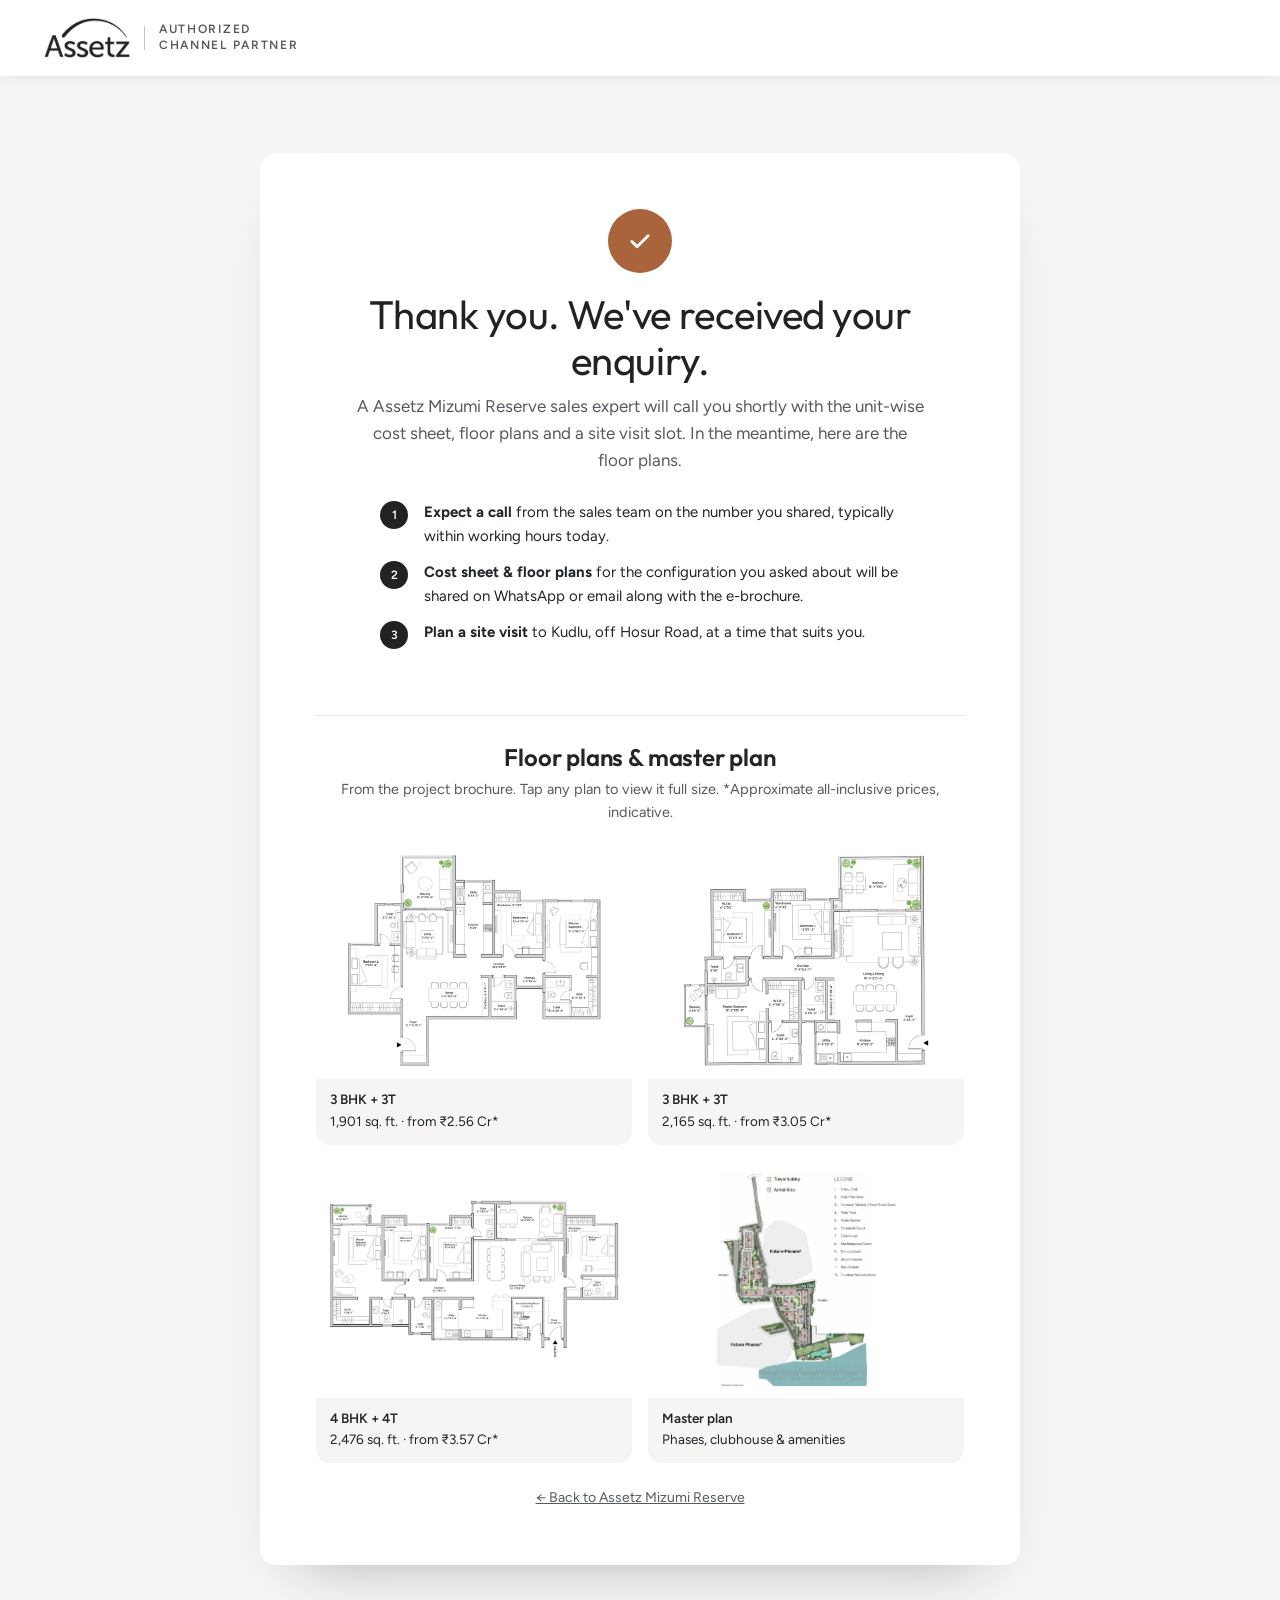
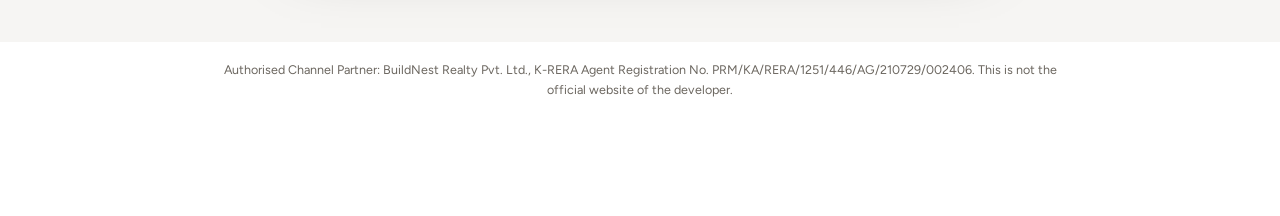
==== thank-you.html @ 747228aa "Add Assetz Mizumi Reserve landing page Co-Authored-By: Claude Opus 5.5 <noreply@anthropic.com>" ====
<!DOCTYPE html>
<html lang="en-IN">
<head>
<meta charset="utf-8">
<meta name="viewport" content="width=device-width, initial-scale=1, viewport-fit=cover">
<title>Thank You | Assetz Mizumi Reserve</title>
<meta name="robots" content="noindex, nofollow">
<meta name="description" content="Thanks for your enquiry about Assetz Mizumi Reserve, Kudlu. The sales team will call you shortly with the price sheet and floor plans.">
<link rel="icon" type="image/png" sizes="32x32" href="assets/img/favicon-32x32.png">
<link rel="apple-touch-icon" sizes="180x180" href="assets/img/apple-touch-icon.png">
<link rel="preconnect" href="https://fonts.googleapis.com">
<link rel="preconnect" href="https://fonts.gstatic.com" crossorigin>
<link href="https://fonts.googleapis.com/css2?family=Outfit:wght@300;400;500;600&family=Figtree:wght@300;400;500;600&display=swap" rel="stylesheet">
<link rel="stylesheet" href="assets/css/styles.css">
<script src="assets/js/config.js"></script>
<script>
  window.dataLayer = window.dataLayer || [];
  // Fire the conversion event only once per real enquiry: the form leaves a one-time lead_id in this tab.
  // A refresh, a bookmark or a direct visit gets "thank_you_revisit" instead, so it can't count as a second lead.
  (function () {
    var id = null;
    try { id = sessionStorage.getItem("mzr_ty"); sessionStorage.removeItem("mzr_ty"); } catch (e) {}
    window.dataLayer.push(id
      ? { event: "lead_thank_you", project: "Assetz Mizumi Reserve", lead_id: id }
      : { event: "thank_you_revisit", project: "Assetz Mizumi Reserve" });
  })();
  (function (id) {
    if (!id) return;
    (function(w,d,s,l,i){w[l]=w[l]||[];w[l].push({'gtm.start':new Date().getTime(),event:'gtm.js'});var f=d.getElementsByTagName(s)[0],j=d.createElement(s),dl=l!='dataLayer'?'&l='+l:'';j.async=true;j.src='https://www.googletagmanager.com/gtm.js?id='+i+dl;f.parentNode.insertBefore(j,f);})(window,document,'script','dataLayer',id);
  })(window.MZ_CONFIG && window.MZ_CONFIG.gtmId);
</script>
</head>
<body>
<svg class="sprite" width="0" height="0" aria-hidden="true" focusable="false">
  <symbol id="i-phone" viewBox="0 0 24 24"><path fill="currentColor" d="M6.6 10.8a15.1 15.1 0 0 0 6.6 6.6l2.2-2.2c.3-.3.7-.4 1-.2 1.1.4 2.3.6 3.6.6.6 0 1 .4 1 1V20c0 .6-.4 1-1 1A17 17 0 0 1 3 4c0-.6.4-1 1-1h3.5c.6 0 1 .4 1 1 0 1.3.2 2.5.6 3.6.1.3 0 .7-.2 1z"/></symbol>
  <symbol id="i-wa" viewBox="0 0 24 24"><path fill="currentColor" d="M12 2a10 10 0 0 0-8.6 15.1L2 22l5-1.3A10 10 0 1 0 12 2zm0 18.2c-1.6 0-3.1-.4-4.4-1.2l-.3-.2-3 .8.8-2.9-.2-.3A8.2 8.2 0 1 1 12 20.2zm4.5-6.1c-.2-.1-1.5-.7-1.7-.8-.2-.1-.4-.1-.6.1l-.8 1c-.1.2-.3.2-.5.1a6.7 6.7 0 0 1-3.3-2.9c-.3-.4.2-.4.7-1.4.1-.2 0-.3 0-.5l-.8-1.8c-.2-.5-.4-.4-.6-.4h-.5c-.2 0-.5.1-.7.3-.2.3-.9.9-.9 2.2s.9 2.5 1 2.7c.1.2 1.8 2.8 4.4 3.9 1.6.7 2.3.8 3.1.6.5-.1 1.5-.6 1.7-1.2.2-.6.2-1.1.2-1.2-.1-.1-.3-.2-.5-.3z"/></symbol>
  <symbol id="i-close" viewBox="0 0 24 24"><path d="M6 6l12 12M18 6L6 18" stroke="currentColor" stroke-width="1.8" stroke-linecap="round"/></symbol>
</svg>

<header class="site-header" id="top">
  <div class="wrap header-inner">
    <a class="brand brand-lockup" href="index.html" aria-label="Assetz, authorised channel partner, back to the Assetz Mizumi Reserve page">
      <img class="brand-logo" src="assets/img/assetz-logo.webp" width="794" height="369" alt="Assetz">
      <span class="brand-sep" aria-hidden="true"></span>
      <span class="brand-cp">Authorized<br>Channel Partner</span>
    </a>
  </div>
</header>

<main class="ty">
  <div class="wrap">
    <section class="ty-card" aria-labelledby="ty-title">
      <div class="ty-tick" aria-hidden="true"><svg viewBox="0 0 24 24" width="28" height="28"><path fill="none" stroke="currentColor" stroke-width="2.4" stroke-linecap="round" stroke-linejoin="round" d="M5 12.5l4.5 4.5L19 7.5"/></svg></div>
      <h1 id="ty-title" class="display">Thank you. We've received your enquiry.</h1>
      <p class="ty-lede">A Assetz Mizumi Reserve sales expert will call you shortly with the unit-wise cost sheet, floor plans and a site visit slot. In the meantime, here are the floor plans.</p>
      <ol class="ty-steps">
        <li><span class="no">1</span><span><strong>Expect a call</strong> from the sales team on the number you shared, typically within working hours today.</span></li>
        <li><span class="no">2</span><span><strong>Cost sheet &amp; floor plans</strong> for the configuration you asked about will be shared on WhatsApp or email along with the e-brochure.</span></li>
        <li><span class="no">3</span><span><strong>Plan a site visit</strong> to Kudlu, off Hosur Road, at a time that suits you.</span></li>
      </ol>
      <div class="ty-actions">
        <a class="btn js-phone" href="#" hidden><svg aria-hidden="true" width="16" height="16"><use href="#i-phone"/></svg>&nbsp;Call Sales Now</a>
        <a class="btn-outline js-whatsapp" href="#" target="_blank" rel="noopener" hidden><svg aria-hidden="true" width="16" height="16"><use href="#i-wa"/></svg>&nbsp;Chat on WhatsApp</a>
      </div>

      <div class="ty-plans">
        <h2>Floor plans &amp; master plan</h2>
        <p>From the project brochure. Tap any plan to view it full size. *Approximate all-inclusive prices, indicative.</p>
        <div class="ty-grid">
          <figure><button class="js-lightbox" type="button" data-full="assets/img/plan-3bhk-1901.webp" data-caption="3 BHK + 3T · 1,901 sq. ft. SBUA · 1,431 sq. ft. carpet incl. balcony"><img src="assets/img/plan-3bhk-1901.webp" width="1600" height="1331" alt="3 BHK 1,901 sq. ft. floor plan" loading="lazy" decoding="async"></button><figcaption><strong>3 BHK + 3T</strong>1,901 sq. ft. · from ₹2.56 Cr*</figcaption></figure>
          <figure><button class="js-lightbox" type="button" data-full="assets/img/plan-3bhk-2165.webp" data-caption="3 BHK + 3T · 2,165 sq. ft. SBUA · 1,648 sq. ft. carpet incl. balcony"><img src="assets/img/plan-3bhk-2165.webp" width="1600" height="1376" alt="3 BHK 2,165 sq. ft. floor plan" loading="lazy" decoding="async"></button><figcaption><strong>3 BHK + 3T</strong>2,165 sq. ft. · from ₹3.05 Cr*</figcaption></figure>
          <figure><button class="js-lightbox" type="button" data-full="assets/img/plan-4bhk-2476.webp" data-caption="4 BHK + 4T · 2,476 sq. ft. SBUA · 1,869 sq. ft. carpet incl. balcony"><img src="assets/img/plan-4bhk-2476.webp" width="1600" height="885" alt="4 BHK 2,476 sq. ft. floor plan" loading="lazy" decoding="async"></button><figcaption><strong>4 BHK + 4T</strong>2,476 sq. ft. · from ₹3.57 Cr*</figcaption></figure>
          <figure><button class="js-lightbox" type="button" data-full="assets/img/plan-master.webp" data-caption="Master plan · CGI artist's impression, indicative"><img src="assets/img/plan-master.webp" width="1500" height="1784" alt="Master plan of Mizumi Reserve" loading="lazy" decoding="async"></button><figcaption><strong>Master plan</strong>Phases, clubhouse &amp; amenities</figcaption></figure>
        </div>
      </div>
      <a class="ty-back" href="index.html">← Back to Assetz Mizumi Reserve</a>
    </section>
  </div>
</main>
<p class="ty-cp" style="max-width:900px;margin:0 auto;padding:18px max(16px,env(safe-area-inset-right,0px)) 28px max(16px,env(safe-area-inset-left,0px));font-size:12.5px;line-height:1.6;color:#6b665f;text-align:center">Authorised Channel Partner: BuildNest Realty Pvt. Ltd., K-RERA Agent Registration No. PRM/KA/RERA/1251/446/AG/210729/002406. This is not the official website of the developer.</p>

<dialog class="lightbox" id="lightbox" aria-label="Image viewer">
  <button class="modal-close" type="button" aria-label="Close" data-close><svg aria-hidden="true" width="18" height="18"><use href="#i-close"/></svg></button>
  <button class="lb-nav lb-prev" type="button" aria-label="Previous image">&#8249;</button>
  <figure><img src="" alt=""><figcaption></figcaption></figure>
  <button class="lb-nav lb-next" type="button" aria-label="Next image">&#8250;</button>
</dialog>

<script>
(function () {
  var CFG = window.MZ_CONFIG || {};
  if (CFG.phoneE164) document.querySelectorAll(".js-phone").forEach(function (a) { a.href = "tel:" + CFG.phoneE164; a.hidden = false; });
  if (CFG.phoneDisplay) document.querySelectorAll(".js-phone-text").forEach(function (s) { s.textContent = String(CFG.phoneDisplay).replace(/ /g, " "); });
  if (CFG.whatsappNumber) {
    var href = "https://wa.me/" + String(CFG.whatsappNumber).replace(/\D/g, "") + "?text=" + encodeURIComponent(CFG.whatsappMessage || "");
    document.querySelectorAll(".js-whatsapp").forEach(function (a) { a.href = href; a.hidden = false; });
  }
  var lb = document.getElementById("lightbox"), img = lb.querySelector("img"), cap = lb.querySelector("figcaption");
  var items = Array.prototype.slice.call(document.querySelectorAll(".js-lightbox")), i = 0;
  function show(n) { i = (n + items.length) % items.length; img.src = items[i].getAttribute("data-full"); cap.textContent = img.alt = items[i].getAttribute("data-caption") || ""; }
  items.forEach(function (el, n) { el.addEventListener("click", function () { show(n); if (lb.showModal) lb.showModal(); else window.open(el.getAttribute("data-full"), "_blank"); }); });
  lb.querySelector(".lb-prev").addEventListener("click", function () { show(i - 1); });
  lb.querySelector(".lb-next").addEventListener("click", function () { show(i + 1); });
  lb.addEventListener("click", function (e) { if (e.target === lb || e.target.closest("[data-close]")) lb.close(); });
  lb.addEventListener("keydown", function (e) { if (e.key === "ArrowRight") show(i + 1); if (e.key === "ArrowLeft") show(i - 1); });
})();
</script>
</body>
</html>
---- assets/css/styles.css ----
/* Assetz Mizumi Reserve (Kudlu, off Hosur Road) — landing page styles, on the Niwa & Neo template.
   Brand block near the end of this file applies the brochure palette (charcoal + copper).
   Accent changed from terracotta to Prestige bronze-gold. Original template notes: */
/* Assetz Niwa & Neo — landing page styles.
   Format, fonts and colours follow the Sobha Sanctuary (dubai-sales-team.com) template:
   serif display headings (Chronicle Display → Source Serif 4), grotesque body (Ringside → Figtree),
   text #212529, grey #999, beige accent #c7a386, navy badge #064a69, dark pill buttons #222, #f9f9f9 bands. */
:root {
  --ink: #212529;
  --grey: #999999;
  --grey-2: #555960;
  --beige: #9a7440;            /* Prestige bronze-gold accent */
  --beige-soft: rgba(154, 116, 64, .30);
  --beige-faint: rgba(154, 116, 64, .16);
  --navy: #1f3a33;
  --dark: #222222;
  --band: #f9f9f9;
  --band-2: #f8f7f7;
  --white: #ffffff;
  --line: #e6e6e6;
  --serif: "Source Serif 4", "Chronicle Display", Georgia, "Times New Roman", serif;
  --sans: "Figtree", "Ringside", system-ui, -apple-system, "Segoe UI", sans-serif;
  --wrap: 1296px;
  --gutter: clamp(16px, 4vw, 44px);
  --header-h: 76px;
  --radius: 14px;
  --pill: 50px;
  color-scheme: light;
}
*, *::before, *::after { box-sizing: border-box; }
[hidden] { display: none !important; }
html { scroll-behavior: smooth; scroll-padding-top: calc(var(--header-h) + 12px); -webkit-text-size-adjust: 100%; font-synthesis-weight: none; }
body { margin: 0; font-family: var(--sans); font-weight: 400; font-size: 16px; line-height: 1.6; color: var(--ink); background: var(--white); overflow-x: hidden; }
img { max-width: 100%; height: auto; display: block; }
a { color: inherit; }
button { font: inherit; color: inherit; cursor: pointer; }
h1, h2, h3 { margin: 0; font-weight: 500; line-height: 1.15; }
p { margin: 0 0 1em; }
.sprite { position: absolute; width: 0; height: 0; overflow: hidden; }
.sr-only { position: absolute; width: 1px; height: 1px; overflow: hidden; clip: rect(0 0 0 0); }
.skip { position: absolute; left: -999px; top: 8px; background: var(--white); padding: 8px 14px; z-index: 100; }
.skip:focus { left: 8px; }
a:focus-visible, button:focus-visible, [tabindex]:focus-visible { outline: 2px solid var(--beige); outline-offset: 3px; }
.wrap { width: 100%; max-width: var(--wrap); margin: 0 auto; padding: 0 var(--gutter); }
.center { text-align: center; }
.section { padding: clamp(48px, 6vw, 80px) 0; }
.display { font-family: var(--serif); font-weight: 600; font-size: clamp(32px, 3.4vw, 40px); line-height: 1.15; color: var(--ink); margin-bottom: clamp(26px, 3.5vw, 40px); }
.fineprint { font-size: 12.5px; color: var(--grey); margin-top: 18px; line-height: 1.6; }

/* ---------- buttons (Sobha: dark pill, 12px, letter-spaced caps; outline pill 14px) ---------- */
.btn { white-space: nowrap; display: inline-flex; align-items: center; justify-content: center; gap: 8px; min-height: 42px; padding: 0 22px; border: 1px solid var(--dark); border-radius: var(--pill); background: var(--dark); color: #fff; font-size: 12px; font-weight: 500; letter-spacing: 1px; text-transform: uppercase; text-decoration: none; transition: background-color .2s, transform .2s, box-shadow .2s; }
.btn:hover { background: #000; transform: translateY(-1px); box-shadow: 0 10px 20px -12px rgba(0,0,0,.5); }
.btn[disabled] { opacity: .65; cursor: progress; }
.btn-outline { display: inline-flex; align-items: center; justify-content: center; min-height: 46px; padding: 0 26px; border: 1px solid #000; border-radius: var(--pill); background: transparent; color: #000; font-size: 14px; font-weight: 400; letter-spacing: 1px; text-transform: uppercase; transition: background-color .2s, color .2s; }
.btn-outline:hover { background: var(--dark); color: #fff; border-color: var(--dark); }

/* ---------- header (white, logo left, phone pill right) ---------- */
.site-header { position: sticky; top: 0; z-index: 40; background: var(--white); box-shadow: 0 2px 12px rgba(0,0,0,.06); }
.header-inner { height: var(--header-h); display: flex; align-items: center; justify-content: space-between; gap: 16px; }
.brand { display: inline-flex; align-items: center; min-height: 44px; }
.brand img { height: 38px; width: auto; max-width: none; }
.phone-pill { display: inline-flex; align-items: center; gap: 10px; min-height: 44px; padding: 0 18px; border: 1px solid var(--ink); border-radius: var(--pill); font-size: 16px; font-weight: 500; text-decoration: none; letter-spacing: .01em; transition: background-color .2s, color .2s; }
.phone-pill:hover { background: var(--dark); color: #fff; border-color: var(--dark); }
.flag { display: inline-flex; flex-direction: column; width: 22px; height: 15px; border-radius: 2px; overflow: hidden; box-shadow: 0 0 0 1px rgba(0,0,0,.08); }
.flag i { flex: 1; display: block; }
.flag i:nth-child(1) { background: #ff9933; } .flag i:nth-child(2) { background: #fff; } .flag i:nth-child(3) { background: #138808; }
@media (max-width: 480px) { .brand img { height: 30px; } .phone-pill { font-size: 14px; padding: 0 12px; } }

/* ---------- banner ---------- */
.banner { background: var(--dark); }
.banner > img { width: 100%; height: clamp(260px, 56vw, 720px); object-fit: cover; object-position: 50% 42%; }

/* ---------- intro + key facts ---------- */
.intro-band { background: var(--white); padding: clamp(32px, 4.5vw, 56px) 0 clamp(28px, 4vw, 48px); border-bottom: 1px solid var(--line); }
.intro-top { display: grid; gap: 22px; align-items: center; justify-items: center; text-align: center; }
.intro-logo img { width: 190px; height: auto; }
.intro-text h1 { font-family: var(--sans); font-weight: 500; font-size: clamp(22px, 2.2vw, 26px); line-height: 1.3; color: var(--ink); }
.intro-text h1 em { font-family: var(--serif); font-style: italic; font-weight: 300; font-size: 1.08em; color: var(--ink); }
.intro-price { margin: 12px 0 0; font-size: clamp(15px, 1.4vw, 18px); font-weight: 500; color: var(--beige); }
.intro-price i { font-style: normal; margin: 0 8px; color: #dccaa8; }
@media (min-width: 900px) {
  .intro-top { grid-template-columns: auto auto 1fr; gap: 0; text-align: left; justify-items: stretch; }
  .intro-top::before { content: ""; grid-column: 2; grid-row: 1; width: 1px; height: 110px; background: var(--line); margin: 0 48px; }
  .intro-logo { grid-column: 1; grid-row: 1; justify-self: center; }
  .intro-text { grid-column: 3; grid-row: 1; }
}
.kf-grid { list-style: none; margin: clamp(28px, 4vw, 44px) 0 0; padding: 0; display: grid; grid-template-columns: repeat(2, minmax(0, 1fr)); gap: 22px 16px; }
.kf-grid li { display: flex; align-items: center; gap: 12px; min-width: 0; }
.kf-grid svg { flex: 0 0 auto; width: 36px; height: 36px; color: var(--grey-2); }
.kf-grid strong { display: block; font-weight: 500; font-size: 16px; line-height: 1.25; color: var(--beige); }
.kf-grid span { display: block; margin-top: 2px; font-size: 13.5px; color: var(--ink); }
@media (min-width: 900px) {
  .kf-grid { grid-template-columns: repeat(4, 1fr); gap: 26px 28px; }
  .kf-grid svg { width: 44px; height: 44px; }
  .kf-grid strong { font-size: 20px; }
  .kf-grid span { font-size: 15px; }
}

/* ---------- highlights (beige gradient pills, radius 28px) ---------- */
.highlights { background: var(--band); }
.hl-grid { list-style: none; margin: 0; padding: 0; display: grid; grid-template-columns: 1fr; gap: 16px; }
.hl-grid li { display: flex; align-items: center; gap: 18px; min-height: 90px; padding: 18px 24px; border-radius: 28px; background: linear-gradient(90deg, var(--beige-soft) 0%, var(--beige-faint) 41%, rgba(185,104,78,0) 100%); }
.hl-grid svg { flex: 0 0 auto; width: 50px; height: 50px; color: var(--beige); }
.hl-grid p { margin: 0; font-size: 16px; line-height: 1.35; color: var(--ink); }
.hl-grid strong { font-weight: 600; }
.hl-grid em { font-family: var(--serif); font-style: italic; font-weight: 400; font-size: 1.04em; }
@media (min-width: 700px) { .hl-grid { grid-template-columns: repeat(2, 1fr); gap: 20px 24px; } }
@media (min-width: 1100px) { .hl-grid { grid-template-columns: repeat(3, 1fr); gap: 22px 32px; } }

/* ---------- unit cards ---------- */
.units { background: var(--white); }
.unit-grid { display: grid; grid-template-columns: 1fr; gap: 24px; }
.unit-card { background: var(--band); border-radius: var(--radius); overflow: hidden; display: flex; flex-direction: column; }
.unit-media { position: relative; aspect-ratio: 4 / 3; background: var(--dark); }
.unit-media img { width: 100%; height: 100%; object-fit: cover; }
.unit-media::after { content: ""; position: absolute; inset: 0; background: linear-gradient(0deg, rgba(0,0,0,.72) 0%, rgba(0,0,0,.1) 55%, transparent 100%); }
.unit-badge { position: absolute; top: 14px; right: 14px; z-index: 1; background: var(--navy); color: #fff; font-size: 12px; font-weight: 500; letter-spacing: .04em; text-transform: uppercase; padding: 7px 14px; border-radius: var(--pill); }
.unit-title { position: absolute; left: 0; right: 0; bottom: 0; z-index: 1; padding: 16px 18px; color: #fff; }
.unit-title h3 { font-family: var(--serif); font-weight: 600; font-size: 20px; letter-spacing: .02em; text-transform: uppercase; }
.unit-title p { margin: 4px 0 0; font-size: 15px; font-weight: 500; }
.unit-facts { list-style: none; margin: 0; padding: 18px 18px 8px; display: grid; gap: 12px; }
.unit-facts li { display: flex; align-items: center; gap: 10px; font-size: 15px; color: var(--ink); }
.unit-facts svg { flex: 0 0 auto; color: var(--ink); }
.unit-card .btn { margin: 10px 18px 20px; align-self: flex-start; }
@media (min-width: 700px) { .unit-grid { grid-template-columns: repeat(2, 1fr); } }
@media (min-width: 1000px) { .unit-grid { grid-template-columns: repeat(3, 1fr); } }

/* ---------- gallery (3 x 2 rounded grid) ---------- */
.gallery-sec { background: var(--band); }
.g-grid { display: grid; grid-template-columns: 1fr; gap: 20px; }
.g-grid button { display: block; width: 100%; padding: 0; border: 0; border-radius: var(--radius); overflow: hidden; background: var(--dark); cursor: zoom-in; }
.g-grid img { width: 100%; aspect-ratio: 4 / 3; object-fit: cover; transition: transform .7s ease; }
.g-grid button:hover img { transform: scale(1.04); }
@media (min-width: 700px) { .g-grid { grid-template-columns: repeat(2, 1fr); } }
@media (min-width: 1000px) { .g-grid { grid-template-columns: repeat(3, 1fr); gap: 24px; } }

/* ---------- amenities (tab pills left, image right) ---------- */
.amenities { background: var(--white); }
.am-split { display: grid; gap: 28px; align-items: start; }
.am-tabs { list-style: none; margin: 0; padding: 0; display: grid; gap: 16px; }
.am-tab { display: flex; align-items: center; gap: 14px; width: 100%; min-height: 72px; padding: 0 22px; border: 1px solid var(--line); border-radius: var(--pill); background: var(--white); text-align: left; font-size: 16px; font-weight: 500; color: var(--ink); box-shadow: 0 6px 16px -12px rgba(0,0,0,.25); transition: background .25s, border-color .25s; }
.am-tab:hover { border-color: var(--beige); }
.am-tab.is-active { border-color: transparent; background: linear-gradient(90deg, var(--beige-soft) 0%, var(--beige-faint) 50%, rgba(185,104,78,0) 100%), var(--white); }
.am-ic { flex: 0 0 auto; width: 40px; height: 40px; display: grid; place-items: center; color: var(--beige); }
.am-panels { position: relative; }
.am-panel { margin: 0; }
.am-panel img { width: 100%; aspect-ratio: 4 / 3; object-fit: cover; border-radius: var(--radius); }
.am-panel figcaption { margin-top: 12px; font-size: 14.5px; color: var(--grey-2); }
@media (min-width: 900px) { .am-split { grid-template-columns: 1fr 1.25fr; gap: 40px; } .am-panel img { aspect-ratio: 4 / 3.2; } }

/* ---------- floor plans & price list ---------- */
.pricing { background: var(--band); }
.fp-grid { display: grid; grid-template-columns: 1fr; gap: 32px; }
.fp-card { min-width: 0; display: flex; flex-direction: column; }
.fp-img { position: relative; display: block; width: 100%; aspect-ratio: 16 / 9.5; padding: 0; border: 0; border-radius: var(--radius); background: #f5ece8; overflow: hidden; cursor: pointer; }
.fp-img img { width: 100%; height: 100%; object-fit: cover; object-position: 50% 40%; filter: blur(5px); opacity: .85; transform: scale(1.1); transition: filter .4s; }
.fp-img:hover img { filter: blur(3px); }
.fp-pill { position: absolute; left: 50%; top: 50%; transform: translate(-50%, -50%); background: var(--beige); color: #fff; padding: 12px 26px; border-radius: var(--pill); font-size: 14px; font-weight: 400; letter-spacing: .14em; text-transform: uppercase; white-space: nowrap; }
.fp-info { margin: 22px 0 18px; padding: 0 4px; }
.fp-info div { margin-bottom: 12px; }
.fp-info dt { font-size: 14px; letter-spacing: .04em; text-transform: uppercase; color: var(--ink); }
.fp-info dd { margin: 3px 0 0; font-size: 15px; font-weight: 600; letter-spacing: .02em; text-transform: uppercase; color: var(--ink); }
.fp-card .btn-outline { margin-top: auto; width: 100%; }
@media (min-width: 700px) { .fp-grid { grid-template-columns: repeat(2, 1fr); gap: 36px 28px; } }
@media (min-width: 1000px) { .fp-grid { grid-template-columns: repeat(3, 1fr); gap: 32px; } }

/* ---------- about developer ---------- */
.about { background: var(--white); }
.about-grid { display: grid; gap: 28px; align-items: center; }
.about-logo img { width: 220px; height: auto; }
.about-logo p { margin: 16px 0 0; font-size: 14px; color: var(--grey-2); }
.about-logo strong { color: var(--ink); font-weight: 600; }
.about-text p { font-size: 16px; color: var(--grey-2); line-height: 1.7; }
.about-text p:last-child { margin-bottom: 0; }
@media (min-width: 900px) { .about-grid { grid-template-columns: 280px 1fr; gap: 56px; } }

/* ---------- enquiry section ---------- */
.contact { background: var(--white); border-top: 1px solid var(--line); }
.contact-grid { display: grid; gap: 32px; }
.eyebrow { margin: 0 0 6px; font-size: 16px; letter-spacing: .14em; text-transform: uppercase; color: var(--grey-2); }
.contact .display { margin-bottom: 14px; }
.contact-sub { color: var(--grey-2); max-width: 44ch; }
.form-label { margin: 0 0 20px; padding-bottom: 10px; font-size: 14px; font-weight: 600; letter-spacing: .08em; text-transform: uppercase; color: var(--ink); border-bottom: 1px solid var(--line); position: relative; }
.form-label::after { content: ""; position: absolute; left: 0; bottom: -1px; width: 110px; height: 2px; background: var(--beige); }
@media (min-width: 900px) { .contact-grid { grid-template-columns: 1fr 1.1fr; gap: 64px; align-items: start; } }

/* ---------- footer ---------- */
.site-footer { background: var(--band-2); color: var(--grey-2); padding: 28px 0 calc(96px + env(safe-area-inset-bottom)); font-size: 13px; border-top: 1px solid var(--line); }
.foot-grid { display: grid; gap: 18px; align-items: start; }
.foot-mark { width: 84px; height: auto; }
.foot-partner { margin: 0 0 8px; font-size: 13.5px; color: var(--ink); }
.disclaimer { margin: 0; font-size: 12.5px; line-height: 1.6; color: var(--grey-2); }
.disclaimer strong { color: var(--ink); font-weight: 600; }
.disclaimer a { color: var(--ink); }
.foot-links { display: flex; gap: 14px; font-size: 13.5px; }
.foot-links a { color: var(--ink); text-decoration: none; }
.foot-links a:hover { text-decoration: underline; }
@media (min-width: 900px) { .foot-grid { grid-template-columns: 100px 1fr auto; gap: 24px; } .site-footer { padding-bottom: 28px; } }

/* ---------- side tab, WhatsApp float, sticky bar ---------- */
.side-tab { display: none; position: fixed; right: 0; top: 40%; z-index: 44; width: 48px; height: 160px; padding: 0; border: 0; border-radius: 10px 0 0 10px; background: var(--dark); color: #fff; transition: background-color .2s; }
.side-tab span { display: block; transform: rotate(-90deg); white-space: nowrap; font-size: 12px; font-weight: 500; letter-spacing: 2px; text-transform: uppercase; }
.side-tab:hover { background: #000; }
@media (min-width: 900px) { .side-tab { display: grid; place-items: center; } }
.wa-float { position: fixed; left: 20px; bottom: 92px; z-index: 44; width: 52px; height: 52px; border-radius: 50%; display: grid; place-items: center; background: #25d366; color: #fff; box-shadow: 0 10px 24px -8px rgba(0,0,0,.5); }
@media (min-width: 900px) { .wa-float { bottom: 28px; left: 24px; } }
.action-bar { position: fixed; z-index: 45; left: 0; right: 0; bottom: 0; display: flex; gap: 8px; padding: 10px 12px calc(10px + env(safe-area-inset-bottom)); background: rgba(34,34,34,.97); transform: translateY(110%); transition: transform .25s ease; }
.action-bar.is-visible { transform: none; }
.action-bar > * { flex: 1 1 0; min-height: 46px; display: inline-flex; align-items: center; justify-content: center; gap: 6px; border-radius: var(--pill); font-weight: 500; font-size: 13px; letter-spacing: 1px; text-transform: uppercase; text-decoration: none; }
.action-bar a { color: #fff; border: 1px solid rgba(255,255,255,.4); }
.action-bar .mb-wa { color: #fff; background: #25d366; border-color: #25d366; }
.action-bar button { flex-grow: 1.4; border: 0; background: #fff; color: var(--dark); }
@media (min-width: 900px) { .action-bar { display: none; } }

/* ---------- forms (Sobha: light bordered fields, placeholder labels, outline Submit pill) ---------- */
.form-title { font-family: var(--serif); font-weight: 600; font-size: 28px; line-height: 1.15; margin-bottom: 6px; }
.form-lede { font-size: 14px; color: var(--grey-2); margin-bottom: 18px; }
.lead-form { display: grid; gap: 14px; }
.field { margin: 0; padding: 0; border: 0; min-width: 0; }
.field legend { display: block; font-size: 13px; font-weight: 500; margin-bottom: 8px; color: var(--ink); padding: 0; }
.opt { font-weight: 400; color: var(--grey); }
.lead-form input[type=text], .lead-form input[type=tel], .lead-form input[type=email], .lead-form select { width: 100%; height: 52px; padding: 0 16px; border: 1px solid #d9d9d9; border-radius: 6px; background: #fff; font: inherit; font-size: 15px; color: var(--ink); }
.lead-form input::placeholder { color: #8a8a8a; }
.lead-form input:focus, .lead-form select:focus { outline: none; border-color: var(--beige); box-shadow: 0 0 0 3px rgba(185,104,78,.25); }
.lead-form input[aria-invalid="true"] { border-color: #b3261e; }
.phone-row { display: grid; grid-template-columns: 92px 1fr; gap: 8px; }
.phone-row select { padding: 0 10px; }
.chips { display: flex; flex-wrap: wrap; gap: 8px; }
.chips legend { width: 100%; }
.chips label { position: relative; margin: 0; }
.chips input { position: absolute; opacity: 0; inset: 0; margin: 0; cursor: pointer; }
.chips label span { display: inline-flex; align-items: center; min-height: 42px; padding: 0 16px; border: 1px solid #d9d9d9; border-radius: var(--pill); font-size: 13.5px; background: #fff; transition: background-color .15s, border-color .15s, color .15s; }
.chips label input:checked + span { background: var(--dark); color: #fff; border-color: var(--dark); }
.chips input:focus-visible + span { outline: 2px solid var(--beige); outline-offset: 2px; }
.consent { display: grid; grid-template-columns: 20px 1fr; gap: 10px; align-items: center; font-size: 12.5px; color: var(--grey-2); line-height: 1.5; min-height: 44px; }
.consent input { width: 18px; height: 18px; margin: 0; accent-color: var(--dark); }
.err { margin: 4px 0 0; font-size: 12.5px; color: #b3261e; }
.err:empty { display: none; }
.form-status { margin: 0; font-size: 13.5px; }
.form-status:empty { display: none; }
.form-status.is-error { color: #8c1d18; background: #fbeceb; padding: 10px 12px; border-radius: 6px; }
.form-status a { font-weight: 600; }
.hp { position: absolute !important; left: -9999px; width: 1px; height: 1px; overflow: hidden; }
.btn-submit { justify-self: start; min-width: 140px; }
.form-success { text-align: left; padding: 6px 0; }
.form-success h4 { font-family: var(--serif); font-size: 24px; font-weight: 600; margin: 0 0 8px; }
.form-success p { font-size: 14px; color: var(--grey-2); }
.form-success .tick { width: 44px; height: 44px; border-radius: 50%; background: var(--beige); display: grid; place-items: center; margin-bottom: 14px; color: #fff; }
.form-success .btn-dark { display: inline-flex; align-items: center; min-height: 42px; padding: 0 22px; border-radius: var(--pill); background: var(--dark); color: #fff; border: 0; font-size: 12px; letter-spacing: 1px; text-transform: uppercase; }

/* ---------- modal + lightbox ---------- */
dialog { border: 0; padding: 0; }
dialog::backdrop { background: rgba(0, 0, 0, .7); }
.modal { width: min(480px, calc(100% - 24px)); max-height: calc(100svh - 24px); border-radius: 14px; background: var(--white); color: var(--ink); overflow: auto; box-shadow: 0 40px 100px -30px rgba(0,0,0,.6); }
.modal[open] { animation: pop .3s ease; }
@keyframes pop { from { opacity: 0; transform: translateY(12px) scale(.98); } to { opacity: 1; transform: none; } }
.modal-inner { padding: 30px 26px 24px; }
.modal-logo { width: 120px; height: auto; margin: 0 auto 18px; }
.modal-inner .form-title, .modal-inner .form-lede { text-align: center; }
.assure { display: flex; align-items: center; justify-content: center; gap: 6px; margin: 14px 0 0; font-size: 12px; color: var(--grey); }
.modal .btn-submit { justify-self: stretch; width: 100%; background: var(--dark); color: #fff; border-color: var(--dark); font-size: 13px; }
.modal-close { position: absolute; top: 10px; right: 10px; width: 40px; height: 40px; border: 0; border-radius: 50%; background: rgba(0,0,0,.06); color: var(--ink); display: grid; place-items: center; z-index: 3; }
.modal-close:hover { background: rgba(0,0,0,.12); }
.lightbox { width: 100vw; height: 100svh; max-width: none; max-height: none; background: rgba(15, 15, 15, .96); color: #fff; }
.lightbox[open] { display: grid; place-items: center; }
.lightbox figure { margin: 0; max-width: min(1400px, 94vw); }
.lightbox img { max-height: 82svh; width: auto; margin: 0 auto; background: #fff; }
.lightbox figcaption { color: #cfc8c1; text-align: center; margin-top: 10px; font-size: 14px; }
.lightbox .modal-close { background: rgba(255,255,255,.12); color: #fff; }
.lb-nav { position: absolute; top: 50%; transform: translateY(-50%); width: 48px; height: 64px; background: rgba(255,255,255,.08); border: 0; color: #fff; font-size: 36px; }
.lb-prev { left: 8px; }
.lb-next { right: 8px; }
.noscript { position: fixed; bottom: 0; left: 0; right: 0; background: #f6e6df; padding: 12px; text-align: center; margin: 0; z-index: 99; }
section[id] { scroll-margin-top: calc(var(--header-h) + 8px); }
html:not(.ss-editing) [data-edit]:empty { display: none; }
.review-mode [data-review] { outline: 2px dashed #d97706; outline-offset: 4px; }
@media (prefers-reduced-motion: reduce) { html { scroll-behavior: auto; } *, *::before, *::after { transition: none !important; animation: none !important; } }
.unit-media { overflow: hidden; }
.unit-media img { position: absolute; inset: 0; }
.unit-media img[height="3845"] { object-position: 50% 70%; }
#am-relax img { object-position: 50% 78%; }
/* Section order: Highlights (grey) → Floor plans (white) → Gallery (grey) → Amenities (white) → Location */
.pricing { background: var(--white); }

/* ---------- location (assetzproperty.com/niwaandneo: category tabs + numbered map + landmark lists) ---------- */
.location { background: var(--band); color: var(--ink); }
.loc-intro { max-width: 760px; margin: -8px auto 30px; text-align: center; color: var(--grey-2); font-size: 16px; }
.loc-tabs { list-style: none; margin: 0 0 28px; padding: 0; display: grid; grid-template-columns: repeat(3, 1fr); gap: 10px; }
.loc-tab { width: 100%; min-height: 64px; display: flex; flex-direction: column; align-items: center; justify-content: center; gap: 6px; padding: 10px 8px; border: 1px solid var(--line); border-radius: var(--radius); background: var(--white); font-size: 13px; font-weight: 500; color: var(--ink); transition: background .25s, border-color .25s, color .25s; }
.loc-tab svg { color: var(--beige); }
.loc-tab:hover { border-color: var(--beige); }
.loc-tab.is-active { background: var(--dark); border-color: var(--dark); color: #fff; }
.loc-tab.is-active svg { color: #fff; }
.loc-split { display: grid; gap: 24px; align-items: start; }
.loc-map { margin: 0; }
.loc-map button { display: block; width: 100%; padding: 0; border: 1px solid var(--line); border-radius: var(--radius); background: #fff; overflow: hidden; cursor: zoom-in; }
.loc-map img { width: 100%; height: auto; }
.loc-panels { background: var(--white); border: 1px solid var(--line); border-radius: var(--radius); padding: 24px 22px; }
.loc-panel h3 { font-family: var(--serif); font-weight: 600; font-size: 24px; margin-bottom: 14px; }
.loc-items { list-style: none; margin: 0; padding: 0; }
.loc-items li { display: grid; grid-template-columns: 32px 1fr auto; align-items: center; gap: 12px; padding: 12px 0; border-top: 1px solid var(--line); font-size: 15px; }
.loc-no { width: 28px; height: 28px; border-radius: 50%; background: var(--beige); color: #fff; font-size: 12px; font-weight: 600; display: grid; place-items: center; }
.loc-name { color: var(--ink); }
.loc-time { color: var(--grey-2); white-space: nowrap; font-size: 14px; }
.location .fineprint { margin-top: 22px; }
@media (min-width: 700px) { .loc-tabs { grid-template-columns: repeat(6, 1fr); } .loc-tab { flex-direction: row; gap: 10px; min-height: 56px; font-size: 14px; } }
@media (min-width: 900px) { .loc-split { grid-template-columns: 1.15fr 1fr; gap: 32px; } .loc-panels { padding: 30px 28px; } }

/* ---------- conversion popup ---------- */
.modal { width: min(880px, calc(100% - 24px)); border-radius: 16px; overflow: hidden auto; }
.modal-grid { display: grid; grid-template-columns: 1fr; }
.modal-offer { position: relative; min-height: 190px; background: var(--dark); color: #fff; overflow: hidden; }
.modal-photo { position: absolute; inset: 0; width: 100%; height: 100%; object-fit: cover; object-position: 50% 20%; }
.modal-offer-inner { position: relative; z-index: 1; height: 100%; display: flex; flex-direction: column; justify-content: flex-end; padding: 22px 22px 20px; background: linear-gradient(180deg, rgba(10,10,10,.25) 0%, rgba(10,10,10,.6) 45%, rgba(10,10,10,.92) 100%); }
.modal-offer .modal-logo { width: 96px; margin: 0 0 12px; }
.modal-eyebrow { margin: 0 0 6px; font-size: 11px; letter-spacing: .16em; text-transform: uppercase; color: var(--beige); }
.modal-offer h3 { font-family: var(--serif); font-weight: 600; font-size: 22px; line-height: 1.2; margin-bottom: 12px; }
.modal-perks, .modal-trust { list-style: none; margin: 0; padding: 0; }
.modal-perks { display: none; gap: 8px; }
.modal-perks li { display: flex; align-items: center; gap: 10px; font-size: 14px; color: #eee8e1; }
.modal-perks svg { flex: 0 0 auto; color: var(--beige); }
.modal-trust { display: flex; gap: 18px; margin-top: 16px; padding-top: 14px; border-top: 1px solid rgba(255,255,255,.2); }
.modal-trust li { font-size: 11px; line-height: 1.3; color: #d9d4ce; }
.modal-trust strong { display: block; font-size: 16px; font-weight: 600; color: #fff; }
.modal-inner { padding: 24px 22px 20px; }
.modal-tag { margin: 0 0 6px; font-size: 11.5px; font-weight: 600; letter-spacing: .14em; text-transform: uppercase; color: var(--beige); }
.modal-inner .form-title, .modal-inner .form-lede { text-align: left; }
.modal-inner .form-title { font-size: 26px; }
.modal .btn-submit { min-height: 52px; font-size: 13px; }
.modal .assure { justify-content: flex-start; text-align: left; }
.modal .lead-form { gap: 12px; }
@media (min-width: 860px) {
  .modal-grid { grid-template-columns: 400px 1fr; min-height: 560px; }
  .modal-offer { min-height: 0; }
  .modal-offer-inner { padding: 30px 28px 26px; }
  .modal-perks { display: grid; }
  .modal-offer h3 { font-size: 26px; }
  .modal-inner { padding: 34px 32px 26px; display: flex; flex-direction: column; justify-content: center; }
  .modal-close { background: rgba(0,0,0,.06); }
}

/* ---------- thank-you page ---------- */
.ty { background: var(--band); min-height: calc(100vh - var(--header-h)); display: grid; place-items: start center; padding: clamp(40px, 6vw, 80px) 0; }
.ty-card { background: var(--white); border-radius: 16px; box-shadow: 0 30px 60px -40px rgba(0,0,0,.35); max-width: 760px; width: 100%; padding: clamp(28px, 5vw, 56px); text-align: center; }
.ty-tick { width: 64px; height: 64px; border-radius: 50%; background: var(--beige); color: #fff; display: grid; place-items: center; margin: 0 auto 18px; }
.ty-card .display { margin-bottom: 10px; }
.ty-lede { font-size: 17px; color: var(--grey-2); max-width: 52ch; margin: 0 auto 26px; }
.ty-steps { list-style: none; margin: 0 auto 30px; padding: 0; display: grid; gap: 12px; text-align: left; max-width: 520px; }
.ty-steps li { display: grid; grid-template-columns: 32px 1fr; gap: 12px; align-items: start; font-size: 15px; color: var(--ink); }
.ty-steps .no { width: 28px; height: 28px; border-radius: 50%; background: var(--dark); color: #fff; font-size: 12px; font-weight: 600; display: grid; place-items: center; margin-top: 1px; }
.ty-actions { display: flex; flex-wrap: wrap; justify-content: center; gap: 12px; margin-bottom: 8px; }
.ty-actions .btn, .ty-actions .btn-outline { min-height: 48px; }
.ty-plans { margin-top: 36px; padding-top: 28px; border-top: 1px solid var(--line); text-align: left; }
.ty-plans h2 { font-family: var(--serif); font-weight: 600; font-size: 24px; margin-bottom: 6px; text-align: center; }
.ty-plans > p { text-align: center; color: var(--grey-2); font-size: 14.5px; margin-bottom: 18px; }
.ty-grid { display: grid; grid-template-columns: 1fr; gap: 16px; }
.ty-grid figure { margin: 0; background: var(--band); border-radius: var(--radius); overflow: hidden; }
.ty-grid button { display: block; width: 100%; padding: 0; border: 0; background: #fff; cursor: zoom-in; }
.ty-grid figcaption { padding: 10px 14px 12px; font-size: 13.5px; color: var(--ink); }
.ty-grid figcaption strong { display: block; font-weight: 600; }
.ty-back { display: inline-block; margin-top: 24px; font-size: 14px; color: var(--grey-2); }
@media (min-width: 700px) { .ty-grid { grid-template-columns: repeat(3, 1fr); } }

/* side tab: vertical text via writing-mode (robust), close buttons always clickable */
.side-tab { width: 46px; height: auto; padding: 22px 0; }
.side-tab span { transform: none; writing-mode: vertical-rl; transform: rotate(180deg); display: inline-block; line-height: 1; }
.modal-close, .modal-close * { pointer-events: auto; }
.modal-close svg { pointer-events: none; }

/* ---------- hero lead form ---------- */
.hero { position: relative; isolation: isolate; }
.hero > img { height: clamp(420px, 60vw, 760px); }
.hero-shade { position: absolute; inset: 0; z-index: 0; background: linear-gradient(90deg, rgba(10,10,10,.55) 0%, rgba(10,10,10,.25) 45%, rgba(10,10,10,.15) 100%), linear-gradient(0deg, rgba(10,10,10,.5), transparent 40%); }
.hero-grid { position: relative; z-index: 1; display: grid; gap: 22px; padding-top: 28px; padding-bottom: 28px; }
.hero-copy { color: #fff; text-align: center; }
.hero-eyebrow { margin: 0 0 10px; font-size: 11.5px; letter-spacing: .2em; text-transform: uppercase; color: var(--beige); }
.hero-mark { width: clamp(150px, 20vw, 240px); height: auto; margin: 0 auto 14px; filter: drop-shadow(0 6px 18px rgba(0,0,0,.45)); }
.hero-line { margin: 0 0 6px; font-size: 15px; color: #f1ece6; }
.hero-price { margin: 0; font-family: var(--serif); font-size: 20px; font-weight: 600; color: #fff; }
.hero-form { background: var(--white); border-radius: var(--radius); padding: 22px 20px 18px; box-shadow: 0 40px 80px -30px rgba(0,0,0,.6); max-width: 440px; width: 100%; margin: 0 auto; }
.hf-tag { margin: 0 0 6px; font-size: 11px; font-weight: 600; letter-spacing: .16em; text-transform: uppercase; color: var(--beige); }
.hero-form .form-title { font-size: 24px; }
.hero-form .form-lede { margin-bottom: 14px; }
.hero-form .lead-form { gap: 12px; }
.hero-form .btn-submit { justify-self: stretch; width: 100%; background: var(--dark); color: #fff; border-color: var(--dark); min-height: 50px; font-size: 13px; }
.hero-form .assure { justify-content: flex-start; margin-top: 12px; }
.hero-form .js-form-slot { min-height: 300px; }
@media (max-width: 899px) {
  .hero { background: var(--white); }
  .hero > img { position: absolute; inset: 0; width: 100%; height: 100%; }
  .hero-shade { background: linear-gradient(180deg, rgba(10,10,10,.35) 0%, rgba(10,10,10,.7) 100%); }
  .hero-grid { padding-top: 36px; padding-bottom: 36px; }
}
@media (min-width: 900px) {
  .hero > img { position: absolute; inset: 0; width: 100%; height: 100%; }
  .hero { min-height: clamp(560px, 62vw, 720px); display: flex; align-items: center; }
  .hero-grid { grid-template-columns: minmax(0, 1fr) 420px; align-items: center; gap: 48px; padding-top: 56px; padding-bottom: 56px; width: 100%; }
  .hero-copy { text-align: left; }
  .hero-mark { margin: 0 0 16px; }
  .hero-line { font-size: 17px; }
  .hero-price { font-size: 24px; }
  .hero-form { margin: 0 0 0 auto; padding: 26px 26px 20px; }
}
/* Hero legibility: stronger left-to-right gradient plus a soft scrim behind the copy */
.hero-shade { background: linear-gradient(90deg, rgba(8,8,8,.82) 0%, rgba(8,8,8,.62) 32%, rgba(8,8,8,.3) 60%, rgba(8,8,8,.15) 100%), linear-gradient(0deg, rgba(8,8,8,.55), transparent 45%); }
.hero-copy { text-shadow: 0 2px 14px rgba(0,0,0,.55); }
.hero-line { color: #fff; font-weight: 500; }
@media (max-width: 899px) { .hero-shade { background: linear-gradient(180deg, rgba(8,8,8,.6) 0%, rgba(8,8,8,.7) 40%, rgba(8,8,8,.8) 100%); } }
/* Thank-you page: centre the card in the viewport */
.ty { display: block; }
.ty > .wrap { display: flex; justify-content: center; }
.ty-card { margin: 0 auto; }

.foot-credits { margin-top: 10px; }

/* Why Bagalur */
.why-bagalur { background: var(--white); }
.why-grid h3 { margin: 0; font-size: 16px; font-weight: 400; line-height: 1.35; color: var(--ink); }
.why-grid h3 + p { margin: 4px 0 0; font-size: 14px; color: var(--grey-2); }
@media (min-width: 1100px) { .why-grid { grid-template-columns: repeat(2, 1fr); } }
.why-cta { text-align: center; margin: 30px 0 0; }
.intro-aka { margin: 6px 0 0; font-size: 14px; color: var(--grey-2); }
.intro-aka strong { color: var(--ink); font-weight: 600; }


/* ============ Prestige Springwood additions ============ */
/* text wordmark (until the official logo file is added) */
.wm { display: inline-flex; flex-direction: column; align-items: flex-start; line-height: 1; font-family: var(--serif); color: var(--dark); }
.wm small { font-family: var(--sans); font-size: 10px; font-weight: 600; letter-spacing: .34em; text-transform: uppercase; color: var(--beige); margin-bottom: 6px; }
.wm b { font-weight: 500; font-size: 26px; letter-spacing: .01em; }
.wm-head b { font-size: 26px; }
@media (max-width: 480px) { .wm-head b { font-size: 21px; } .wm-head small { font-size: 9px; letter-spacing: .26em; } }
.wm-hero { width: auto; filter: none; align-items: center; }
.wm-hero b { font-size: clamp(44px, 5vw, 72px); color: #fff; }
.wm-hero small { color: #e7d3ad; font-size: clamp(10px, .9vw, 13px); }
@media (min-width: 900px) { .wm-hero { align-items: flex-start; } }
.wm-intro { align-items: center; }
.wm-intro b { font-size: 40px; }
.wm-about b { font-size: 38px; }
.wm-about small { color: var(--grey-2); }
.wm-foot { width: auto; align-items: flex-start; }
.wm-foot b { font-size: 17px; color: var(--ink); }
.wm-modal { width: auto; margin: 0 0 14px; }
.wm-modal b { font-size: 30px; color: #fff; }
.wm-modal small { color: #e7d3ad; }
button.phone-pill { background: transparent; cursor: pointer; }

/* image placeholders while renders load */
.hero { background-color: #2b2b2b; }
.fp-img img, .g-grid img, .am-panel img, .modal-photo { background: linear-gradient(135deg, #ece6dc, #d9cfbf); }

/* location: address card in place of a map image */
.loc-card { margin: 0; border-radius: var(--radius); background: linear-gradient(150deg, #33302b 0%, #222222 70%); color: #fff; overflow: hidden; }
.loc-card-inner { padding: clamp(26px, 3.4vw, 44px); display: grid; gap: 14px; justify-items: start; }
.loc-card-tag { margin: 0; font-size: 11.5px; font-weight: 600; letter-spacing: .24em; text-transform: uppercase; color: #e7d3ad; }
.loc-card-addr { margin: 0; font-family: var(--serif); font-size: clamp(22px, 2.1vw, 30px); line-height: 1.3; }
.loc-card-landmark { margin: 0; font-size: 14.5px; color: #cfc9c0; max-width: 44ch; }
.loc-card .btn { background: #fff; color: var(--dark); border-color: #fff; margin-top: 6px; }
.loc-card .btn:hover { background: #e7d3ad; border-color: #e7d3ad; color: var(--dark); }

.am-rep { display: block; margin-top: 8px; font-size: 12.5px; font-style: italic; color: var(--grey); }

/* header lockup: official Prestige logo | Authorized Channel Partner */
.brand-lockup { display: inline-flex; align-items: center; gap: 14px; text-decoration: none; color: var(--ink); }
.brand-lockup .brand-logo { height: 52px; width: auto; max-width: none; }
.brand-sep { width: 1px; align-self: stretch; margin: 10px 0; background: #c9c4bb; }
.brand-cp { font-family: var(--sans); font-size: 12px; font-weight: 600; line-height: 1.3; letter-spacing: .14em; text-transform: uppercase; color: var(--grey-2); }
@media (max-width: 480px) {
  .brand-lockup { gap: 10px; }
  .brand-lockup .brand-logo { height: 42px; }
  .brand-cp { font-size: 10px; letter-spacing: .08em; }
}

/* hero: slow crossfade between three villa-community renders */
.hero > .hero-slide { position: absolute; inset: 0; width: 100%; height: 100%; object-fit: cover; object-position: 50% 60%; opacity: 0; animation: heroFade 18s infinite; z-index: -1; }
.hero > .hero-slide:nth-of-type(1) { animation-delay: -1s; }
.hero > .hero-slide:nth-of-type(2) { animation-delay: 5s; }
.hero > .hero-slide:nth-of-type(3) { animation-delay: 11s; }
@keyframes heroFade { 0% { opacity: 0; } 5% { opacity: 1; } 33% { opacity: 1; } 39% { opacity: 0; } 100% { opacity: 0; } }
.hero > .hero-slide:nth-of-type(1) { opacity: 1; }
@media (prefers-reduced-motion: reduce) { .hero > .hero-slide { animation: none; } .hero > .hero-slide:not(:nth-of-type(1)) { display: none; } }
.hero-rep { position: absolute; z-index: 1; right: 12px; bottom: 8px; margin: 0; font-size: 10.5px; letter-spacing: .04em; color: rgba(255,255,255,.75); text-shadow: 0 1px 4px rgba(0,0,0,.6); }

/* gallery: five images, the first one featured wide */
@media (min-width: 700px) { .g-grid > button:first-child { grid-column: span 2; } .g-grid > button:first-child img { aspect-ratio: auto; height: 100%; } }

/* official Prestige logo in hero, intro, about, footer and popup */
.hero-lockup { display: inline-flex; align-items: center; gap: 18px; margin-bottom: 16px; filter: drop-shadow(0 4px 14px rgba(0,0,0,.35)); }
.hero-lockup .hero-logo { height: clamp(64px, 6vw, 92px); width: auto; }
.hero-lockup .wm-hero { padding-left: 0; border-left: 0; }
.hero-lockup .wm-hero b { font-size: clamp(36px, 4vw, 60px); }
@media (max-width: 899px) { .hero-lockup { justify-content: center; } }
.intro-logo .intro-plogo { height: 110px; width: auto; }
.about-plogo { height: 120px; width: auto; }
.foot-plogo { height: 64px; width: auto; }
.modal-lockup { display: flex; align-items: center; gap: 12px; margin: 0 0 14px; }
.modal-lockup .modal-plogo { height: 52px; width: auto; }
.modal-lockup .wm-modal { margin: 0; padding-left: 12px; border-left: 1px solid rgba(255,255,255,.5); }
.modal-lockup .wm-modal b { font-size: 26px; }
@media (min-width: 700px) { .g-grid > button:nth-child(2) img { aspect-ratio: auto; height: 100%; } .g-grid > button { height: 100%; } }

/* location: embedded Google Map */
.loc-gmap { position: relative; margin: 0; border-radius: var(--radius); overflow: hidden; background: #e9e5dd; min-height: 380px; aspect-ratio: 4 / 3; max-width: 100%; }
.loc-gmap iframe { position: absolute; inset: 0; width: 100%; height: 100%; border: 0; display: block; }
.loc-gmap-link { position: absolute; left: 14px; bottom: 14px; display: inline-flex; align-items: center; padding: 10px 16px; border-radius: 999px; background: #fff; color: var(--dark); font-size: 12.5px; font-weight: 600; letter-spacing: .08em; text-transform: uppercase; text-decoration: none; box-shadow: 0 4px 18px rgba(0,0,0,.18); }
.loc-gmap-link:hover { background: #e7d3ad; }

/* hero: prominent EOI badge */
.hero-eoi { display: inline-flex; align-items: center; flex-wrap: wrap; justify-content: center; gap: 10px; margin: 0 0 18px; padding: 10px 20px 10px 16px; border-radius: 999px; background: #e7c56f; color: #1d1a15; font-size: clamp(13px, 1.1vw, 15px); font-weight: 700; letter-spacing: .14em; text-transform: uppercase; text-shadow: none; box-shadow: 0 6px 24px rgba(0,0,0,.35); max-width: 100%; }
.hero-eoi-dot { width: 10px; height: 10px; border-radius: 50%; background: #1f8a4c; box-shadow: 0 0 0 0 rgba(31,138,76,.6); animation: eoiPulse 1.8s ease-out infinite; flex: none; }
.hero-eoi-amt { padding-left: 10px; border-left: 1px solid rgba(29,26,21,.35); font-weight: 600; letter-spacing: .06em; text-transform: none; }
@keyframes eoiPulse { 0% { box-shadow: 0 0 0 0 rgba(31,138,76,.6); } 70% { box-shadow: 0 0 0 9px rgba(31,138,76,0); } 100% { box-shadow: 0 0 0 0 rgba(31,138,76,0); } }
@media (prefers-reduced-motion: reduce) { .hero-eoi-dot { animation: none; } }
@media (max-width: 480px) { .hero-eoi-amt { border-left: 0; padding-left: 0; width: 100%; text-align: center; } }
.hero-eoi { display: flex; width: fit-content; margin: 0 auto 18px; }
@media (min-width: 900px) { .hero-eoi { margin-left: 0; } }
.hero-eoi { margin-top: 20px; margin-bottom: 0; }

/* Springwood wordmark (hero) */
@font-face { font-family: "SW Cormorant"; font-style: normal; font-weight: 500; font-display: swap; src: url("../fonts/cormorant-garamond-latin-500-normal.woff2") format("woff2"); }
@font-face { font-family: "SW Cormorant"; font-style: italic; font-weight: 500; font-display: swap; src: url("../fonts/cormorant-garamond-latin-500-italic.woff2") format("woff2"); }
.sw-mark { margin: 0; display: inline-flex; flex-direction: column; align-items: center; color: #fff; line-height: 1; }
.sw-by { display: flex; align-items: center; gap: 12px; font-family: var(--sans); font-size: clamp(10.5px, .95vw, 13px); font-weight: 600; letter-spacing: .5em; text-transform: uppercase; color: #e7d3ad; margin-right: -.5em; }
.sw-by::before, .sw-by::after { content: ""; width: 28px; height: 1px; background: currentColor; opacity: .7; }
.sw-name { font-family: "SW Cormorant", "Cormorant Garamond", Georgia, serif; font-weight: 500; font-size: clamp(54px, 6.4vw, 96px); letter-spacing: -.005em; margin-top: 6px; }
.sw-name i { font-style: italic; color: #e7c56f; background: linear-gradient(100deg, #f3dc9a 0%, #e0b65a 55%, #c99a3f 100%); -webkit-background-clip: text; background-clip: text; -webkit-text-fill-color: transparent; padding-right: .06em; text-shadow: none; }
.sw-sprig { width: clamp(170px, 18vw, 260px); height: auto; margin-top: 2px; color: #e0b65a; filter: drop-shadow(0 2px 6px rgba(0,0,0,.35)); }
@media (min-width: 900px) { .sw-mark { align-items: flex-start; } .sw-sprig { margin-left: 8px; } }
.sw-sprig { width: 96%; margin-top: -4px; }

/* sticky action bar on every device: Request a Call Back + Enquire Now */
.action-bar { transform: none; }
.action-bar .ab-callback { flex-grow: 1.3; background: transparent; color: #fff; border: 1px solid rgba(255,255,255,.55); }
.action-bar .ab-callback:hover { background: rgba(255,255,255,.1); }
.action-bar .ab-enquire { flex-grow: 1; background: #e7c56f; color: #1d1a15; font-weight: 700; }
.action-bar .ab-enquire:hover { background: #f0d48a; }
.action-bar > * { cursor: pointer; padding: 0 10px; }
@media (max-width: 380px) { .action-bar > * { font-size: 11.5px; letter-spacing: .5px; } .action-bar .ab-callback svg { display: none; } }
body { padding-bottom: calc(68px + env(safe-area-inset-bottom)); }
@media (min-width: 900px) {
  .action-bar { display: flex; left: 50%; right: auto; bottom: 20px; transform: translateX(-50%); width: auto; padding: 8px; gap: 8px; border-radius: 999px; box-shadow: 0 14px 40px -12px rgba(0,0,0,.55); }
  .action-bar.is-visible { transform: translateX(-50%); }
  .action-bar > * { flex: 0 0 auto; min-height: 48px; padding: 0 26px; font-size: 13px; }
  .side-tab { display: none; }
  .wa-float { bottom: 24px; }
  body { padding-bottom: 88px; }
}
.action-bar > * { white-space: nowrap; }
@media (max-width: 599px) { .action-bar .ab-long { display: none; } }

/* header section menu */
.site-nav { display: flex; align-items: center; gap: clamp(14px, 1.8vw, 28px); margin-left: auto; margin-right: clamp(8px, 1.6vw, 22px); }
.site-nav a { position: relative; font-size: 13.5px; font-weight: 500; letter-spacing: .04em; color: var(--ink); text-decoration: none; padding: 6px 0; white-space: nowrap; }
.site-nav a::after { content: ""; position: absolute; left: 0; right: 0; bottom: 0; height: 2px; background: #c99a3f; transform: scaleX(0); transform-origin: left; transition: transform .2s; }
.site-nav a:hover::after, .site-nav a.is-active::after { transform: scaleX(1); }
.site-nav a.is-active { color: #8a6a2a; }
.nav-toggle { display: none; width: 44px; height: 44px; padding: 0; border: 1px solid var(--line, #ddd); border-radius: 50%; background: #fff; flex: none; flex-direction: column; align-items: center; justify-content: center; gap: 4px; cursor: pointer; }
.nav-toggle span { display: block; width: 18px; height: 2px; background: var(--ink, #222); border-radius: 2px; transition: transform .2s, opacity .2s; }
.nav-toggle[aria-expanded="true"] span:nth-child(1) { transform: translateY(6px) rotate(45deg); }
.nav-toggle[aria-expanded="true"] span:nth-child(2) { opacity: 0; }
.nav-toggle[aria-expanded="true"] span:nth-child(3) { transform: translateY(-6px) rotate(-45deg); }
@media (max-width: 1099px) {
  .nav-toggle { display: inline-flex; margin-left: auto; }
  .site-nav { display: none; position: absolute; top: 100%; left: 0; right: 0; margin: 0; flex-direction: column; align-items: stretch; gap: 0; background: #fff; box-shadow: 0 14px 24px -12px rgba(0,0,0,.25); padding: 6px max(16px, env(safe-area-inset-right, 0px)) 14px max(16px, env(safe-area-inset-left, 0px)); }
  .site-nav.is-open { display: flex; }
  .site-nav a { padding: 14px 4px; font-size: 15px; border-bottom: 1px solid #eee; }
  .site-nav a:last-child { border-bottom: 0; }
  .site-nav a::after { display: none; }
  .site-header { position: sticky; }
  .header-inner { position: relative; }
}
@media (max-width: 599px) { .header-inner > .phone-pill { display: none; } }

/* header CTA: Schedule Private Visit */
.hdr-visit { flex: none; display: inline-flex; align-items: center; justify-content: center; min-height: 46px; padding: 0 24px; border: 0; border-radius: 999px; background: var(--dark, #222); color: #fff; font: inherit; font-size: 13px; font-weight: 600; letter-spacing: .1em; text-transform: uppercase; white-space: nowrap; cursor: pointer; transition: background-color .2s; }
.hdr-visit:hover { background: #8a6a2a; }
.hdr-visit .hv-short { display: none; }
@media (max-width: 1099px) { .nav-toggle { margin-left: auto; } }
@media (max-width: 599px) {
  .hdr-visit { min-height: 40px; padding: 0 14px; font-size: 11.5px; letter-spacing: .06em; }
  .hdr-visit .hv-long { display: none; } .hdr-visit .hv-short { display: inline; }
  .header-inner { gap: 10px; }
  .nav-toggle { width: 40px; height: 40px; }
}
@media (max-width: 359px) { .brand-cp { display: none; } .brand-sep { display: none; } }
@media (max-width: 379px) { .brand-cp { font-size: 9px; letter-spacing: .12em; } .brand-lockup { gap: 8px; } }

/* popup offer panel: let the text lead, image recedes */
.modal-offer > img { filter: saturate(.7) brightness(.72); }
.modal-offer-inner { background: linear-gradient(180deg, rgba(14,13,11,.55) 0%, rgba(14,13,11,.78) 38%, rgba(14,13,11,.94) 70%, rgba(14,13,11,.97) 100%); }
.modal-offer-inner, .modal-offer-inner * { text-shadow: 0 1px 10px rgba(0,0,0,.45); }

/* popup: same Springwood wordmark as the hero, scaled down */
.sw-modal { align-items: flex-start !important; }
.sw-modal .sw-by { font-size: 10.5px; gap: 10px; }
.sw-modal .sw-by::before { display: none; }
.sw-modal .sw-name { font-size: clamp(40px, 4vw, 52px); margin-top: 4px; }
.sw-modal .sw-sprig { width: 92%; margin-left: 4px; margin-top: -2px; }


/* ============ Assetz Mizumi Reserve brand (from the project e-brochure) ============
   Brochure look: white pages, charcoal type, light geometric sans (Henderson Sans -> Outfit),
   copper accent from the arrival-court sculpture. */
:root {
  --beige: #a9643c;                       /* copper accent */
  --beige-soft: rgba(169, 100, 60, .28);
  --beige-faint: rgba(169, 100, 60, .11);
  --navy: #222222;
  --dark: #222222;                        /* brochure charcoal: buttons, bars, bands */
  --band: #f6f5f3;
  --band-2: #f3f2ef;
  --serif: "Outfit", "Henderson Sans", "Figtree", system-ui, sans-serif;
}
.btn:hover, .side-tab:hover { background: #000; }
.btn-outline { border-color: var(--dark); color: var(--dark); }
.display { color: var(--dark); font-weight: 400; letter-spacing: -.012em; }
h1, h2, h3, .form-title, .hero-price, .modal-offer h3 { letter-spacing: -.008em; }
h1 em, .display em, .intro-text em { font-style: normal; }
.form-title, .hero-price, .modal-offer h3 { font-weight: 500; }
.ss-rule { display: flex; align-items: center; gap: 12px; width: 100%; margin-top: 10px; color: #dcb65e; }
.ss-rule::before, .ss-rule::after { content: ""; flex: 1; height: 1px; background: currentColor; opacity: .75; }
.ss-star { width: 16px; height: 16px; flex: none; }
.sw-modal .ss-rule { margin-top: 6px; }
.hl-grid svg { color: var(--beige); }
.ss-maplink { margin: 12px 0 0; font-size: 12.5px; font-weight: 600; letter-spacing: .08em; text-transform: uppercase; }
.ss-maplink a { display: inline-flex; align-items: center; color: var(--dark); text-decoration: none; border-bottom: 1px solid var(--beige); padding-bottom: 2px; }
.intro-aka { overflow-wrap: anywhere; }
.fp-img { background: #f3efe4; }


/* Project logos, traced from the brochure cover. Light versions sit on photos and dark bands. */
.ss-logo { display: block; height: auto; max-width: 100%; }
.hero-mark.hero-lockup { width: auto; margin-bottom: 14px; filter: drop-shadow(0 4px 16px rgba(0,0,0,.55)); }
.ss-logo-hero { width: clamp(220px, 24vw, 340px); }
@media (max-width: 899px) { .ss-logo-hero { margin: 0 auto; } }
.intro-logo .ss-logo-intro { width: clamp(240px, 24vw, 330px); }
.ss-logo-modal { width: 170px; filter: drop-shadow(0 2px 10px rgba(0,0,0,.5)); }
.brand-lockup .brand-logo { height: 40px; }
@media (max-width: 480px) { .brand-lockup .brand-logo { height: 32px; } }
.about-plogo { height: 84px; }
.foot-plogo { height: 46px; }
.hero-tagline { margin: 0 0 10px; font-family: var(--serif); font-weight: 300; font-size: clamp(24px, 2.6vw, 38px); line-height: 1.15; color: #fff; letter-spacing: -.01em; }
.hero-eoi { background: #fff; color: #222; }
.cr-hint { margin: 14px 0 0; text-align: center; font-size: 13px; color: var(--grey-2); }

/* ============ Conversion-flow additions ============ */
.ss-trust { display: flex; flex-wrap: wrap; justify-content: center; gap: 8px 28px; margin: clamp(22px, 3vw, 34px) 0 0; padding-top: 18px; border-top: 1px solid var(--line); font-size: 13.5px; color: var(--grey-2); text-align: center; }
.ss-trust strong { color: var(--ink); font-weight: 600; }
.ss-trust span { overflow-wrap: anywhere; }
.ss-eyebrow { margin: 0 0 10px; font-size: 11.5px; font-weight: 600; letter-spacing: .18em; text-transform: uppercase; color: var(--beige); }
.ss-ticks { list-style: none; margin: 18px 0 0; padding: 0; display: grid; gap: 10px; font-size: 15.5px; }
.ss-ticks li { display: flex; align-items: flex-start; gap: 10px; }
.ss-ticks svg { flex: none; margin-top: 3px; color: #e3a37c; }
.ss-ticks-dark svg { color: var(--beige); }
/* site-visit band */
.ss-visit { background: var(--dark); color: #fff; padding: clamp(40px, 5vw, 64px) 0; }
.ss-visit-grid { display: grid; gap: 28px; align-items: center; }
.ss-visit .display { color: #fff; margin-bottom: 0; }
.ss-visit .ss-eyebrow { color: #e3a37c; }
.ss-visit-form, .ss-closing-form { background: var(--white); color: var(--ink); border-radius: var(--radius); padding: 22px 20px 18px; width: 100%; max-width: 460px; margin: 0 auto; }
.ss-visit-form { box-shadow: 0 30px 60px -30px rgba(0,0,0,.6); }
.ss-closing-form { border: 1px solid var(--line); box-shadow: 0 24px 50px -34px rgba(0,0,0,.35); }
.ss-visit-form .form-title { font-size: 22px; margin-bottom: 14px; }
.ss-visit-form .lead-form, .ss-closing-form .lead-form { gap: 12px; }
.ss-visit-form .btn-submit, .ss-closing-form .btn-submit { justify-self: stretch; width: 100%; background: var(--dark); color: #fff; border-color: var(--dark); min-height: 50px; font-size: 13px; }
.ss-visit-form .assure, .ss-closing-form .assure { justify-content: flex-start; margin-top: 12px; }
@media (min-width: 900px) { .ss-visit-grid { grid-template-columns: 1.1fr .9fr; gap: 56px; } .ss-visit-form, .ss-closing-form { margin: 0 0 0 auto; padding: 26px 26px 20px; } }
/* fewer fields where the form sits in the first screen or mid-page */
.hero-form .field:has(input[name="email"]), .ss-visit-form .field:has(input[name="email"]) { display: none; }
.hero-form .js-form-slot { min-height: 0; }
@media (max-width: 899px) {
  .ss-logo-hero { width: 190px; }
  .hero-mark.hero-lockup { margin-bottom: 10px; }
  .hero-eoi { margin-top: 12px; padding: 7px 14px 7px 12px; font-size: 11.5px; }
  .hero-form .form-lede { display: none; }
}
/* FAQ */
.ss-faq { background: var(--band); }
.ss-faq-list { max-width: 860px; margin: 0 auto; display: grid; gap: 12px; }
.ss-faq details { background: var(--white); border: 1px solid var(--line); border-radius: var(--radius); padding: 0 20px; }
.ss-faq summary { cursor: pointer; list-style: none; display: flex; justify-content: space-between; align-items: center; gap: 16px; padding: 16px 0; font-weight: 500; font-size: 16.5px; }
.ss-faq summary::-webkit-details-marker { display: none; }
.ss-faq summary::after { content: "+"; flex: none; font-size: 22px; line-height: 1; color: var(--beige); }
.ss-faq details[open] summary::after { content: "–"; }
.ss-faq details p { margin: 0 0 18px; color: var(--grey-2); max-width: 70ch; overflow-wrap: anywhere; }
.contact .ss-ticks { margin-top: 18px; }

/* ============ Price section: 3 / 4 BHK tabs with compact rows ============ */
.seg { display: flex; width: max-content; max-width: 100%; margin: 0 auto 22px; border: 1px solid var(--dark); border-radius: var(--pill); overflow: hidden; }
.seg-tab { border: 0; background: var(--white); color: var(--dark); min-height: 44px; padding: 0 30px; font-size: 13px; font-weight: 600; letter-spacing: .12em; text-transform: uppercase; }
.seg-tab.is-active { background: var(--dark); color: #fff; }
.cr-list { display: grid; gap: 12px; max-width: 920px; margin: 0 auto; }
.cr-list[hidden] { display: none; }
.cr { display: flex; align-items: center; gap: 16px; padding: 12px; border: 1px solid var(--line); border-radius: var(--radius); background: var(--white); }
.cr-img { flex: 0 0 104px; height: 76px; padding: 0; border: 0; border-radius: 10px; overflow: hidden; background: #f3f2ef; cursor: pointer; }
.cr-img img { width: 100%; height: 100%; object-fit: cover; filter: blur(3px); transform: scale(1.15); }
.cr-txt { flex: 1; min-width: 0; }
.cr-txt h3 { font-family: var(--sans); font-size: 17px; font-weight: 600; color: var(--ink); }
.cr-txt p { margin: 2px 0 0; font-size: 13.5px; color: var(--grey-2); }
.cr-txt .cr-price { margin-top: 4px; font-size: 16px; font-weight: 600; color: var(--dark); }
.cr-txt .cr-price.ask { color: var(--beige); font-weight: 500; }
.cr .btn-outline { flex: none; min-height: 42px; padding: 0 20px; font-size: 12px; white-space: nowrap; }
.cr-links { display: flex; flex-wrap: wrap; gap: 12px; justify-content: center; margin-top: 20px; }
.cr-links .btn-outline { min-height: 42px; font-size: 12.5px; }
@media (max-width: 600px) {
  .cr { flex-wrap: wrap; gap: 12px; }
  .cr-img { flex-basis: 84px; height: 62px; }
  .cr .btn-outline { width: 100%; }
}

/* thank-you page: floor plans in a 2 x 2 grid, shown whole */
@media (min-width: 700px) { .ty-grid { grid-template-columns: repeat(2, 1fr); } }
.ty-grid img { width: 100%; aspect-ratio: 4 / 3; object-fit: contain; background: #fff; padding: 10px; }
.hl-grid em, .intro-text h1 em { font-style: normal; }
.action-bar .ab-enquire { background: var(--beige); color: #fff; font-weight: 600; }
.intro-price i { color: #d9c3b4; }
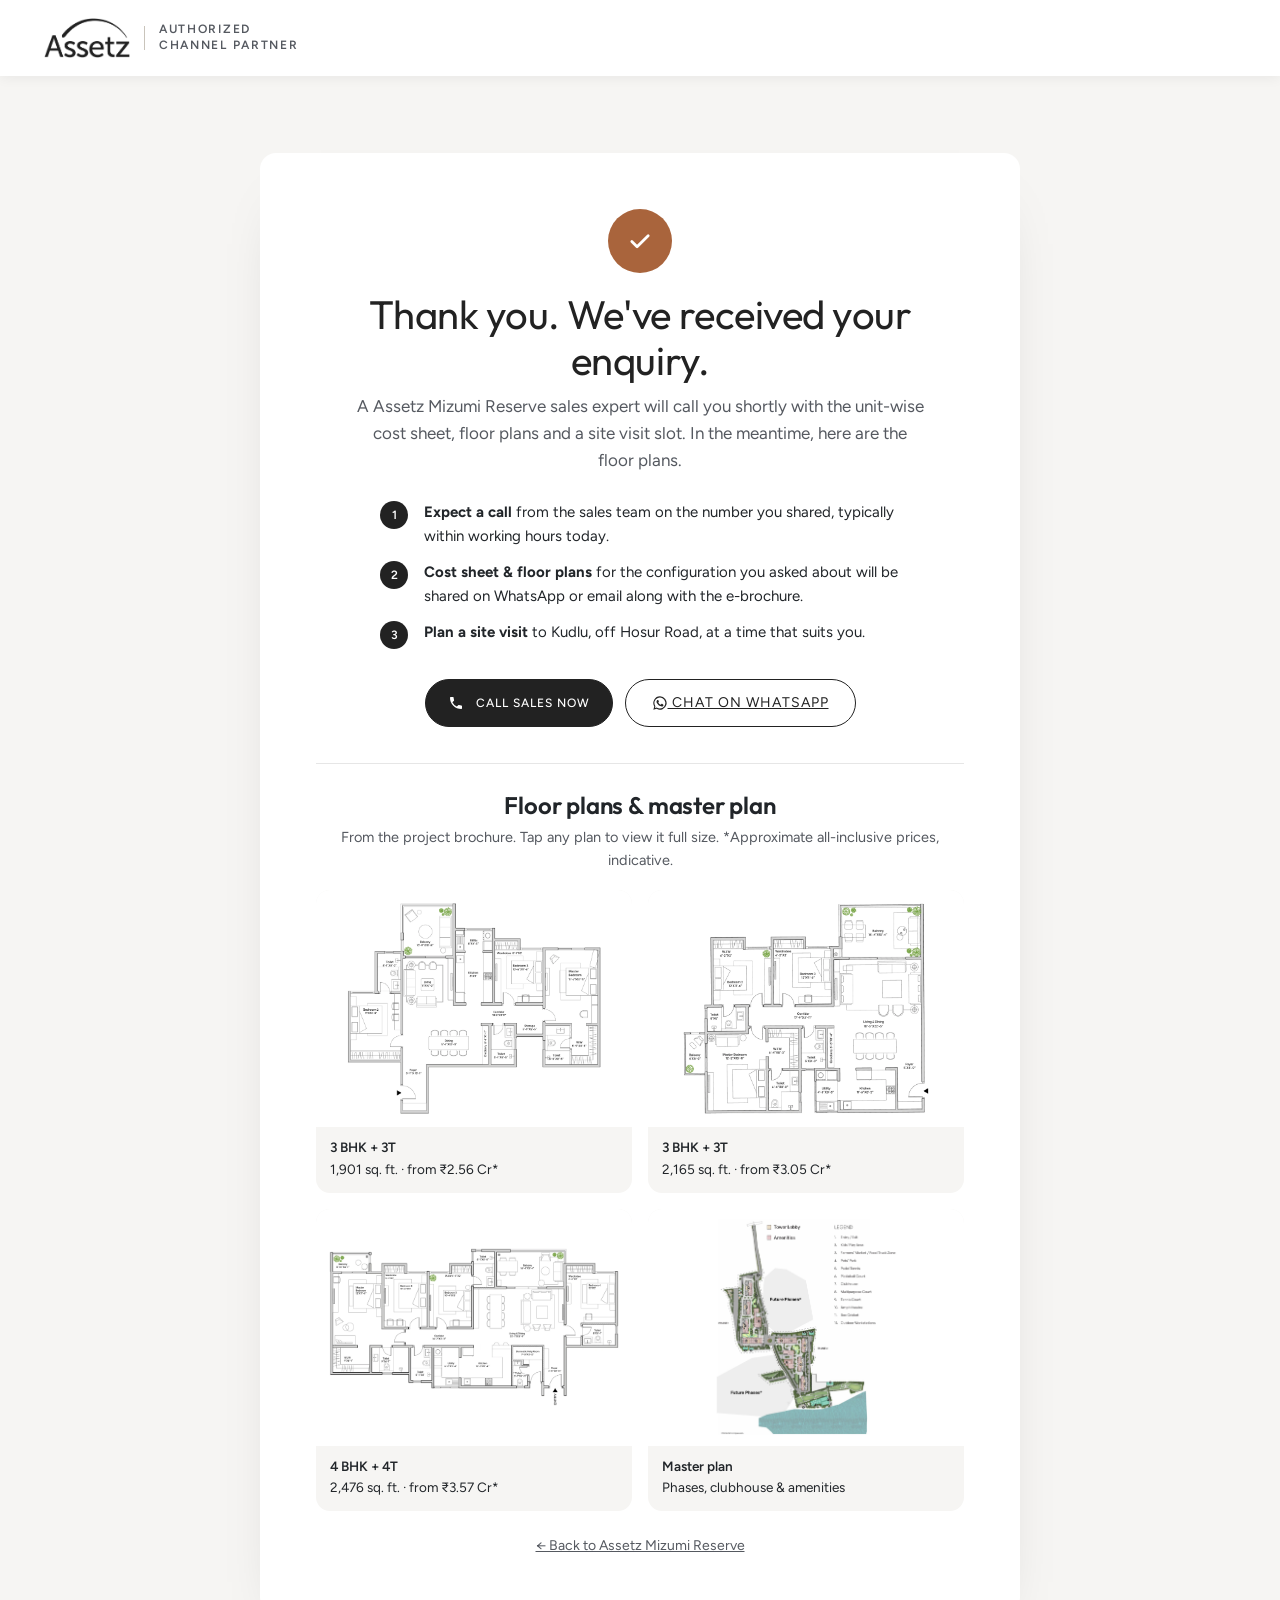
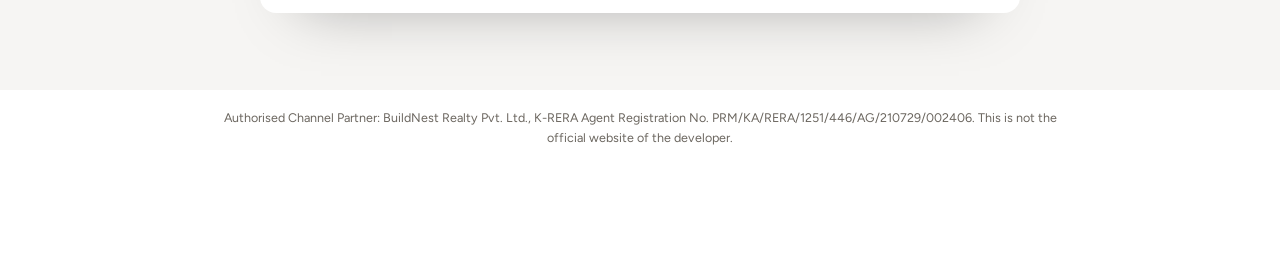
==== commit 747782ed: "Set sales phone and WhatsApp number across the site Enables the floating WhatsApp button, the header" ====
--- a/thank-you.html
+++ b/thank-you.html
@@ -12,7 +12,7 @@
 <link rel="preconnect" href="https://fonts.gstatic.com" crossorigin>
 <link href="https://fonts.googleapis.com/css2?family=Outfit:wght@300;400;500;600&family=Figtree:wght@300;400;500;600&display=swap" rel="stylesheet">
 <link rel="stylesheet" href="assets/css/styles.css">
-<script src="assets/js/config.js"></script>
+<script src="assets/js/config.js?v=2"></script>
 <script>
   window.dataLayer = window.dataLayer || [];
   // Fire the conversion event only once per real enquiry: the form leaves a one-time lead_id in this tab.
--- a/assets/css/styles.css
+++ b/assets/css/styles.css
@@ -714,3 +714,12 @@
 .hl-grid em, .intro-text h1 em { font-style: normal; }
 .action-bar .ab-enquire { background: var(--beige); color: #fff; font-weight: 600; }
 .intro-price i { color: #d9c3b4; }
+
+/* hero: labelled fact rows (homes, location, size, price) */
+.ho-rows{margin:6px 0 0;max-width:440px;text-shadow:0 1px 10px rgba(0,0,0,.6)}
+.ho-rows>div{display:grid;grid-template-columns:96px 1fr;align-items:baseline;gap:12px;padding:11px 0;border-top:1px solid rgba(255,255,255,.32);text-align:left}
+.ho-rows>div:last-child{border-bottom:1px solid rgba(255,255,255,.32)}
+.ho-rows dt{font-size:11px;font-weight:600;letter-spacing:.18em;text-transform:uppercase;color:#fff;opacity:.75}
+.ho-rows dd{margin:0;font-size:17px;font-weight:500;color:#fff}
+.ho-rows-price dd{font-family:var(--serif);font-size:24px}
+@media(max-width:899px){.ho-rows{margin:4px auto 0}.ho-rows>div{grid-template-columns:78px 1fr;padding:8px 0}.ho-rows dd{font-size:15px}.ho-rows-price dd{font-size:20px}}
